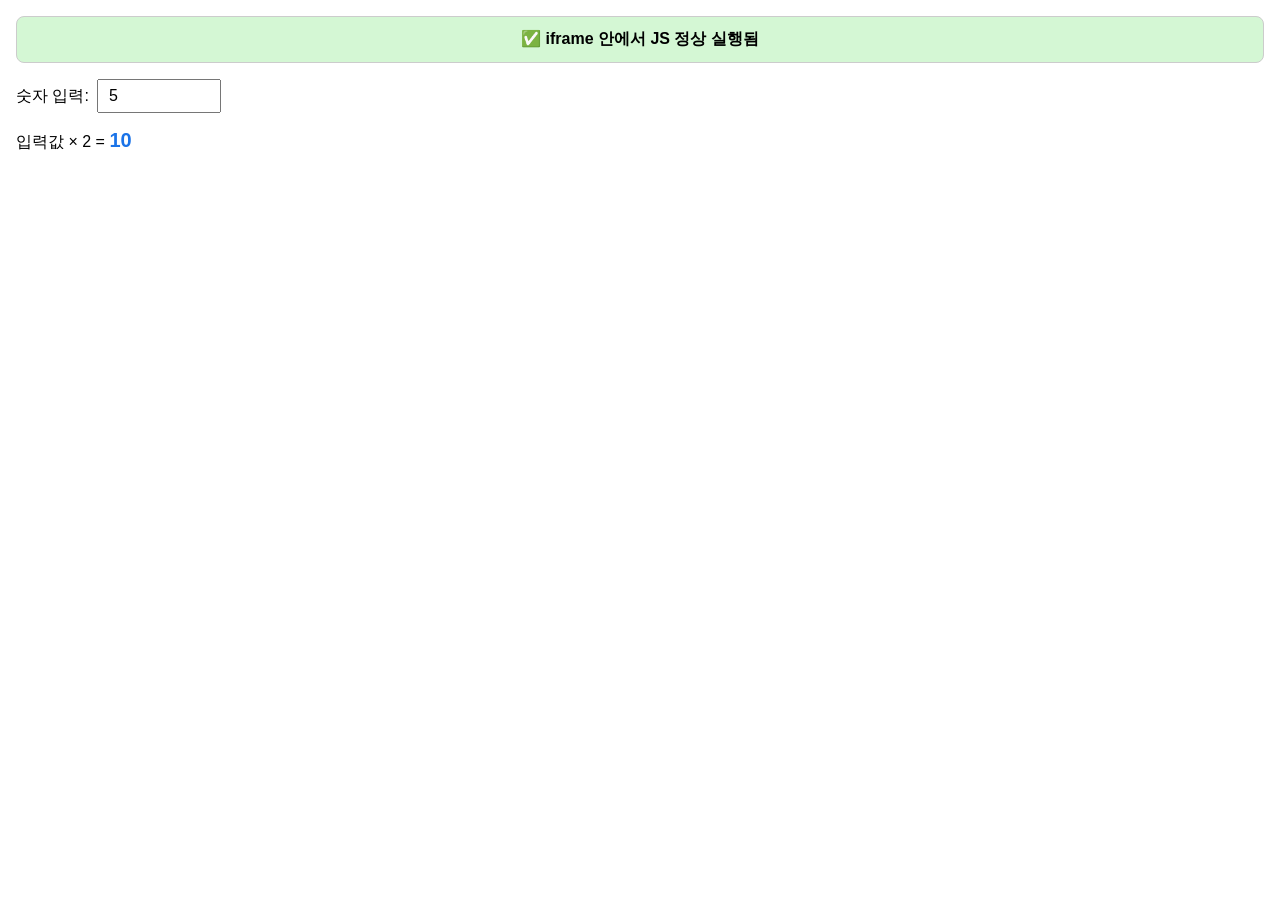
==== index.html @ 17aa0ee7 "Add files via upload" ====
<!DOCTYPE html>
<html lang="ko">
<head>
<meta charset="UTF-8">
<meta name="viewport" content="width=device-width, initial-scale=1.0">
<title>iframe 테스트 페이지</title>
<style>
  body {
    font-family: -apple-system, BlinkMacSystemFont, "Segoe UI", sans-serif;
    margin: 0;
    padding: 16px;
    box-sizing: border-box;
  }
  #js-test-box {
    padding: 12px;
    border: 1px solid #ccc;
    border-radius: 8px;
    margin-bottom: 16px;
    text-align: center;
    font-weight: bold;
  }
  .row {
    display: flex;
    align-items: center;
    gap: 8px;
    margin-bottom: 8px;
  }
  input[type="number"] {
    padding: 6px 10px;
    font-size: 16px;
    width: 100px;
  }
  #result {
    font-size: 20px;
    font-weight: bold;
    color: #1a73e8;
  }
</style>
</head>
<body>
  <div id="js-test-box">스크립트 실행 전</div>

  <div class="row">
    <label for="num-input">숫자 입력:</label>
    <input type="number" id="num-input" value="5">
  </div>
  <p>입력값 × 2 = <span id="result">-</span></p>

  <script>
    // 1) JS 실행 확인
    const box = document.getElementById('js-test-box');
    box.innerText = '✅ iframe 안에서 JS 정상 실행됨';
    box.style.background = '#d4f7d4';

    // 2) 인터랙션(이벤트) 확인
    const input = document.getElementById('num-input');
    const result = document.getElementById('result');
    function update() {
      result.innerText = (Number(input.value) * 2);
    }
    input.addEventListener('input', update);
    update();
  </script>
</body>
</html>
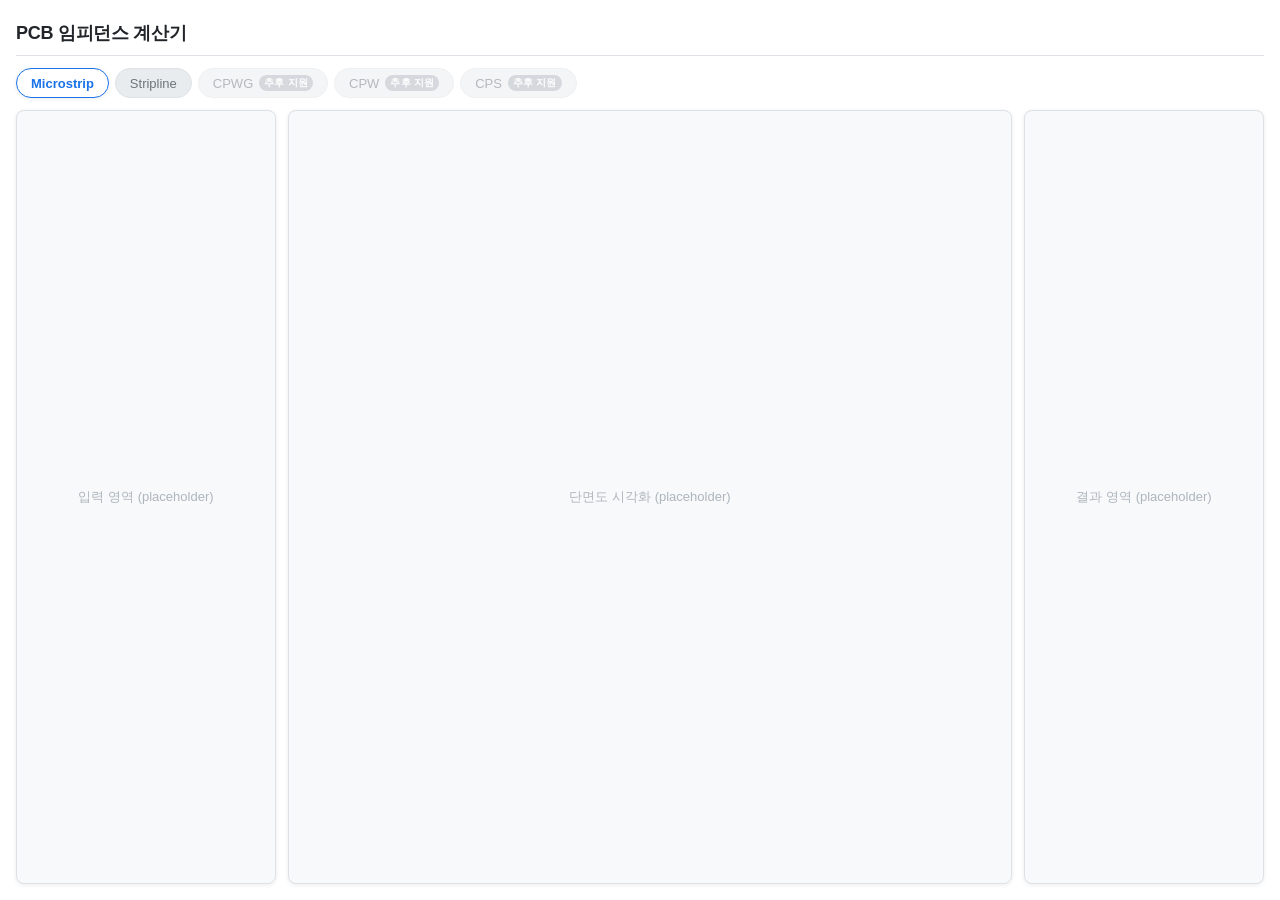
==== commit a0b19865: "Step 1-2: 기본 골격 + 계산 엔진" ====
--- a/index.html
+++ b/index.html
@@ -1,65 +1,50 @@
 <!DOCTYPE html>
 <html lang="ko">
 <head>
-<meta charset="UTF-8">
-<meta name="viewport" content="width=device-width, initial-scale=1.0">
-<title>iframe 테스트 페이지</title>
-<style>
-  body {
-    font-family: -apple-system, BlinkMacSystemFont, "Segoe UI", sans-serif;
-    margin: 0;
-    padding: 16px;
-    box-sizing: border-box;
-  }
-  #js-test-box {
-    padding: 12px;
-    border: 1px solid #ccc;
-    border-radius: 8px;
-    margin-bottom: 16px;
-    text-align: center;
-    font-weight: bold;
-  }
-  .row {
-    display: flex;
-    align-items: center;
-    gap: 8px;
-    margin-bottom: 8px;
-  }
-  input[type="number"] {
-    padding: 6px 10px;
-    font-size: 16px;
-    width: 100px;
-  }
-  #result {
-    font-size: 20px;
-    font-weight: bold;
-    color: #1a73e8;
-  }
-</style>
+  <meta charset="UTF-8">
+  <meta name="viewport" content="width=device-width, initial-scale=1.0">
+  <title>PCB 임피던스 계산기</title>
+  <link rel="stylesheet" href="style.css">
 </head>
 <body>
-  <div id="js-test-box">스크립트 실행 전</div>
+  <div class="app-wrapper">
 
-  <div class="row">
-    <label for="num-input">숫자 입력:</label>
-    <input type="number" id="num-input" value="5">
+    <header class="app-header">
+      <h1 class="app-title">PCB 임피던스 계산기</h1>
+    </header>
+
+    <nav class="tab-bar" role="tablist" aria-label="전송선로 구조 선택">
+      <button class="tab-btn active" role="tab" aria-selected="true"  data-type="microstrip">Microstrip</button>
+      <button class="tab-btn"        role="tab" aria-selected="false" data-type="stripline">Stripline</button>
+      <button class="tab-btn disabled" role="tab" aria-selected="false" aria-disabled="true" disabled data-type="cpwg">
+        CPWG <span class="badge-soon">추후 지원</span>
+      </button>
+      <button class="tab-btn disabled" role="tab" aria-selected="false" aria-disabled="true" disabled data-type="cpw">
+        CPW <span class="badge-soon">추후 지원</span>
+      </button>
+      <button class="tab-btn disabled" role="tab" aria-selected="false" aria-disabled="true" disabled data-type="cps">
+        CPS <span class="badge-soon">추후 지원</span>
+      </button>
+    </nav>
+
+    <main class="main-grid">
+
+      <section id="input-panel" class="panel" aria-label="입력 영역">
+        <p class="panel-placeholder">입력 영역 (placeholder)</p>
+      </section>
+
+      <section id="cross-section" class="panel" aria-label="단면도 시각화">
+        <p class="panel-placeholder">단면도 시각화 (placeholder)</p>
+      </section>
+
+      <section id="result-panel" class="panel" aria-label="계산 결과">
+        <p class="panel-placeholder">결과 영역 (placeholder)</p>
+      </section>
+
+    </main>
+
   </div>
-  <p>입력값 × 2 = <span id="result">-</span></p>
 
-  <script>
-    // 1) JS 실행 확인
-    const box = document.getElementById('js-test-box');
-    box.innerText = '✅ iframe 안에서 JS 정상 실행됨';
-    box.style.background = '#d4f7d4';
-
-    // 2) 인터랙션(이벤트) 확인
-    const input = document.getElementById('num-input');
-    const result = document.getElementById('result');
-    function update() {
-      result.innerText = (Number(input.value) * 2);
-    }
-    input.addEventListener('input', update);
-    update();
-  </script>
+  <script src="js/app.js"></script>
 </body>
 </html>
--- a/style.css
+++ b/style.css
@@ -0,0 +1,188 @@
+/* ── CSS 변수 (라이트 모드 기본값) ── */
+:root {
+  --bg-color:        transparent;
+  --surface-color:   #f8f9fa;
+  --border-color:    #dee2e6;
+  --text-color:      #212529;
+  --text-muted:      #6c757d;
+  --accent-color:    #1a73e8;
+  --accent-hover:    #1557b0;
+  --tab-bg:          #e9ecef;
+  --tab-active-bg:   #ffffff;
+  --tab-active-text: var(--accent-color);
+  --badge-bg:        #adb5bd;
+  --badge-text:      #ffffff;
+  --placeholder-bg:  #f1f3f5;
+  --placeholder-text:#adb5bd;
+  --shadow:          0 1px 4px rgba(0, 0, 0, 0.08);
+  --radius:          8px;
+  --gap:             12px;
+}
+
+/* ── 다크 모드 오버라이드 ── */
+@media (prefers-color-scheme: dark) {
+  :root {
+    --surface-color:   #1e1e2e;
+    --border-color:    #313244;
+    --text-color:      #cdd6f4;
+    --text-muted:      #6c7086;
+    --accent-color:    #89b4fa;
+    --accent-hover:    #b4d0fb;
+    --tab-bg:          #181825;
+    --tab-active-bg:   #1e1e2e;
+    --tab-active-text: #89b4fa;
+    --badge-bg:        #45475a;
+    --badge-text:      #cdd6f4;
+    --placeholder-bg:  #181825;
+    --placeholder-text:#45475a;
+    --shadow:          0 1px 4px rgba(0, 0, 0, 0.4);
+  }
+}
+
+/* ── 리셋 & 기초 ── */
+*, *::before, *::after {
+  box-sizing: border-box;
+  margin: 0;
+  padding: 0;
+}
+
+body {
+  background: var(--bg-color);
+  color: var(--text-color);
+  font-family: -apple-system, BlinkMacSystemFont, "Segoe UI", "Noto Sans KR",
+               "Apple SD Gothic Neo", sans-serif;
+  font-size: 14px;
+  line-height: 1.5;
+}
+
+/* ── 전체 래퍼 ── */
+.app-wrapper {
+  display: flex;
+  flex-direction: column;
+  gap: var(--gap);
+  padding: 16px;
+  min-height: 100vh;
+}
+
+/* ── 헤더 ── */
+.app-header {
+  padding: 4px 0 8px;
+  border-bottom: 1px solid var(--border-color);
+}
+
+.app-title {
+  font-size: 18px;
+  font-weight: 600;
+  color: var(--text-color);
+  letter-spacing: -0.3px;
+}
+
+/* ── 탭 바 ── */
+.tab-bar {
+  display: flex;
+  flex-wrap: wrap;
+  gap: 6px;
+}
+
+.tab-btn {
+  display: inline-flex;
+  align-items: center;
+  gap: 6px;
+  padding: 6px 14px;
+  border: 1px solid var(--border-color);
+  border-radius: 20px;
+  background: var(--tab-bg);
+  color: var(--text-muted);
+  font-size: 13px;
+  font-family: inherit;
+  cursor: pointer;
+  transition: background 0.15s, color 0.15s, border-color 0.15s;
+  white-space: nowrap;
+}
+
+.tab-btn:hover:not(.disabled) {
+  background: var(--tab-active-bg);
+  color: var(--accent-hover);
+  border-color: var(--accent-hover);
+}
+
+.tab-btn.active {
+  background: var(--tab-active-bg);
+  color: var(--tab-active-text);
+  border-color: var(--accent-color);
+  font-weight: 600;
+  box-shadow: var(--shadow);
+}
+
+.tab-btn.disabled,
+.tab-btn[disabled] {
+  opacity: 0.5;
+  cursor: not-allowed;
+  pointer-events: none;
+}
+
+.badge-soon {
+  font-size: 10px;
+  font-weight: 600;
+  padding: 1px 5px;
+  border-radius: 10px;
+  background: var(--badge-bg);
+  color: var(--badge-text);
+  letter-spacing: 0.2px;
+}
+
+/* ── 메인 그리드 (데스크톱: 3열) ── */
+.main-grid {
+  display: grid;
+  grid-template-columns: 260px 1fr 240px;
+  grid-template-rows: auto;
+  gap: var(--gap);
+  flex: 1;
+}
+
+/* ── 공통 패널 ── */
+.panel {
+  background: var(--surface-color);
+  border: 1px solid var(--border-color);
+  border-radius: var(--radius);
+  box-shadow: var(--shadow);
+  padding: 16px;
+  min-height: 200px;
+  display: flex;
+  align-items: center;
+  justify-content: center;
+}
+
+/* 단면도 패널은 약간 더 높게 */
+#cross-section {
+  min-height: 280px;
+}
+
+/* placeholder 안내 텍스트 */
+.panel-placeholder {
+  color: var(--placeholder-text);
+  font-size: 13px;
+  text-align: center;
+  user-select: none;
+}
+
+/* ── 반응형: 768px 이하 → 세로 스택 ── */
+@media (max-width: 768px) {
+  .main-grid {
+    grid-template-columns: 1fr;
+  }
+
+  /* 모바일에서 순서: 단면도 → 입력 → 결과 */
+  #cross-section { order: 1; }
+  #input-panel   { order: 2; }
+  #result-panel  { order: 3; }
+
+  .tab-bar {
+    overflow-x: auto;
+    flex-wrap: nowrap;
+    padding-bottom: 4px;
+    /* 스크롤바 숨기기 */
+    scrollbar-width: none;
+  }
+  .tab-bar::-webkit-scrollbar { display: none; }
+}
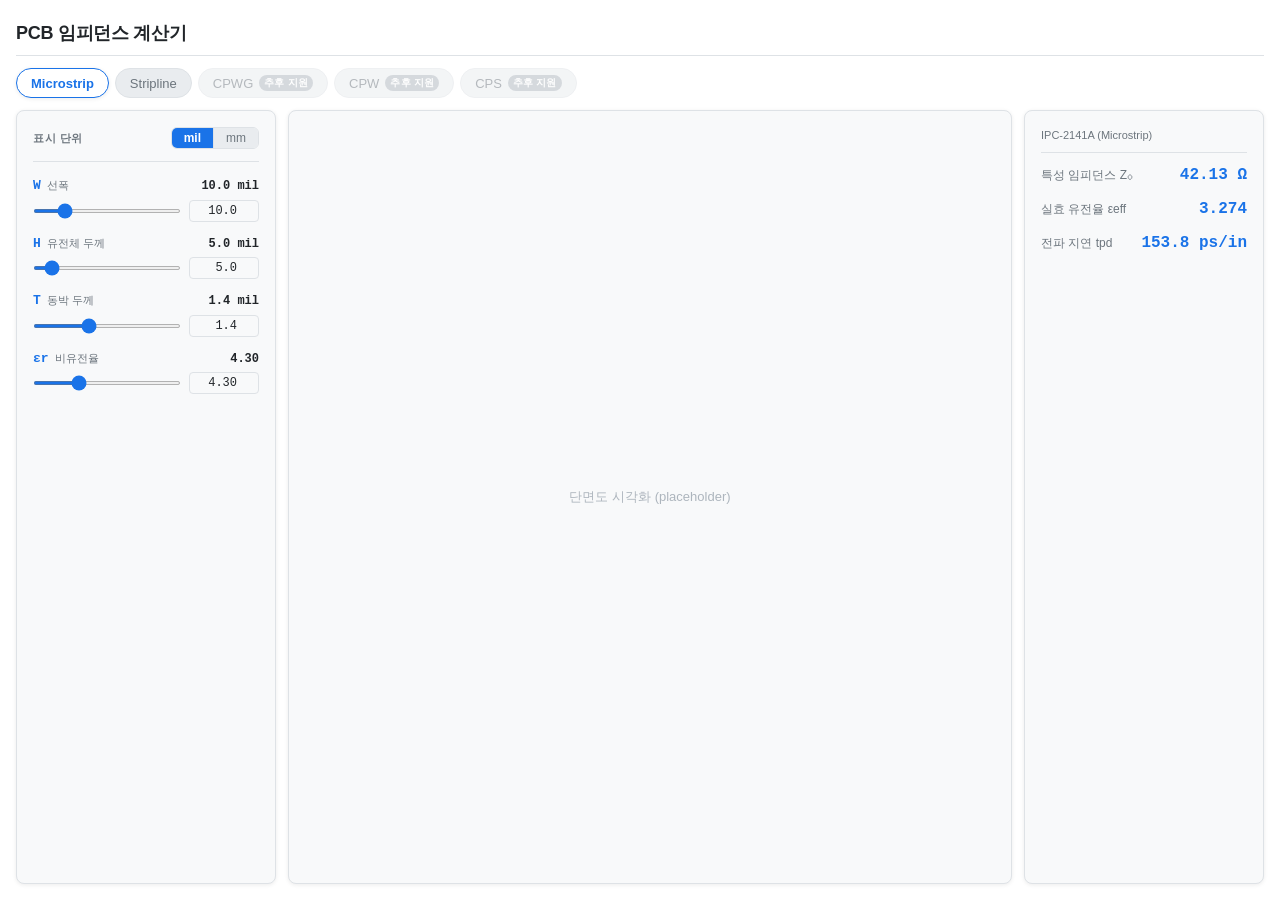
==== commit ac5d230d: "Step 3: 입력 UI 및 실시간 계산 연결" ====
--- a/index.html
+++ b/index.html
@@ -45,6 +45,6 @@
 
   </div>
 
-  <script src="js/app.js"></script>
+  <script type="module" src="js/app.js"></script>
 </body>
 </html>
--- a/style.css
+++ b/style.css
@@ -149,21 +149,200 @@
   padding: 16px;
   min-height: 200px;
   display: flex;
-  align-items: center;
-  justify-content: center;
+  flex-direction: column;
+  align-items: stretch;
+  justify-content: flex-start;
 }
 
 /* 단면도 패널은 약간 더 높게 */
 #cross-section {
   min-height: 280px;
+  align-items: center;
+  justify-content: center;
 }
 
 /* placeholder 안내 텍스트 */
 .panel-placeholder {
+  flex: 1;
+  display: flex;
+  align-items: center;
+  justify-content: center;
   color: var(--placeholder-text);
   font-size: 13px;
   text-align: center;
   user-select: none;
+}
+
+/* ── 단위 토글 ── */
+.unit-toggle-row {
+  display: flex;
+  align-items: center;
+  justify-content: space-between;
+  margin-bottom: 14px;
+  padding-bottom: 12px;
+  border-bottom: 1px solid var(--border-color);
+}
+
+.unit-toggle-label {
+  font-size: 11px;
+  font-weight: 600;
+  color: var(--text-muted);
+  text-transform: uppercase;
+  letter-spacing: 0.6px;
+}
+
+.unit-btn-group {
+  display: flex;
+  border: 1px solid var(--border-color);
+  border-radius: 6px;
+  overflow: hidden;
+}
+
+.unit-btn {
+  padding: 3px 12px;
+  border: none;
+  background: var(--tab-bg);
+  color: var(--text-muted);
+  font-size: 12px;
+  font-family: inherit;
+  cursor: pointer;
+  transition: background 0.12s, color 0.12s;
+}
+
+.unit-btn + .unit-btn {
+  border-left: 1px solid var(--border-color);
+}
+
+.unit-btn.active {
+  background: var(--accent-color);
+  color: #fff;
+  font-weight: 600;
+}
+
+/* ── 입력 필드 행 ── */
+.field-row {
+  margin-bottom: 12px;
+}
+
+.field-header {
+  display: flex;
+  align-items: baseline;
+  justify-content: space-between;
+  margin-bottom: 4px;
+}
+
+.field-label {
+  display: flex;
+  align-items: baseline;
+  gap: 6px;
+  cursor: pointer;
+}
+
+.field-symbol {
+  font-size: 13px;
+  font-weight: 700;
+  font-family: 'Courier New', 'Consolas', monospace;
+  color: var(--accent-color);
+}
+
+.field-desc {
+  font-size: 11px;
+  color: var(--text-muted);
+}
+
+.field-cur {
+  font-size: 12px;
+  font-weight: 600;
+  color: var(--text-color);
+  font-family: 'Courier New', 'Consolas', monospace;
+  min-width: 76px;
+  text-align: right;
+}
+
+.field-inputs {
+  display: flex;
+  align-items: center;
+  gap: 8px;
+}
+
+.field-slider {
+  flex: 1;
+  height: 4px;
+  cursor: pointer;
+  accent-color: var(--accent-color);
+}
+
+.field-num {
+  width: 70px;
+  padding: 3px 6px;
+  border: 1px solid var(--border-color);
+  border-radius: 4px;
+  background: var(--surface-color);
+  color: var(--text-color);
+  font-size: 12px;
+  font-family: 'Courier New', 'Consolas', monospace;
+  text-align: right;
+  transition: border-color 0.12s;
+}
+
+.field-num:focus {
+  outline: none;
+  border-color: var(--accent-color);
+  box-shadow: 0 0 0 2px color-mix(in srgb, var(--accent-color) 20%, transparent);
+}
+
+/* ── 결과 패널 ── */
+.result-content {
+  display: flex;
+  flex-direction: column;
+  gap: 10px;
+  width: 100%;
+}
+
+.result-formula {
+  font-size: 11px;
+  color: var(--text-muted);
+  padding-bottom: 8px;
+  border-bottom: 1px solid var(--border-color);
+}
+
+.result-row {
+  display: flex;
+  justify-content: space-between;
+  align-items: baseline;
+  gap: 8px;
+}
+
+.result-label {
+  font-size: 12px;
+  color: var(--text-muted);
+  white-space: nowrap;
+}
+
+.result-val {
+  font-size: 16px;
+  font-weight: 700;
+  font-family: 'Courier New', 'Consolas', monospace;
+  color: var(--accent-color);
+  white-space: nowrap;
+}
+
+.range-warning {
+  font-size: 12px;
+  color: #c0651a;
+  background: rgba(192, 101, 26, 0.08);
+  border: 1px solid rgba(192, 101, 26, 0.25);
+  border-radius: 4px;
+  padding: 7px 10px;
+  line-height: 1.4;
+}
+
+@media (prefers-color-scheme: dark) {
+  .range-warning {
+    color: #f4a261;
+    background: rgba(244, 162, 97, 0.08);
+    border-color: rgba(244, 162, 97, 0.25);
+  }
 }
 
 /* ── 반응형: 768px 이하 → 세로 스택 ── */
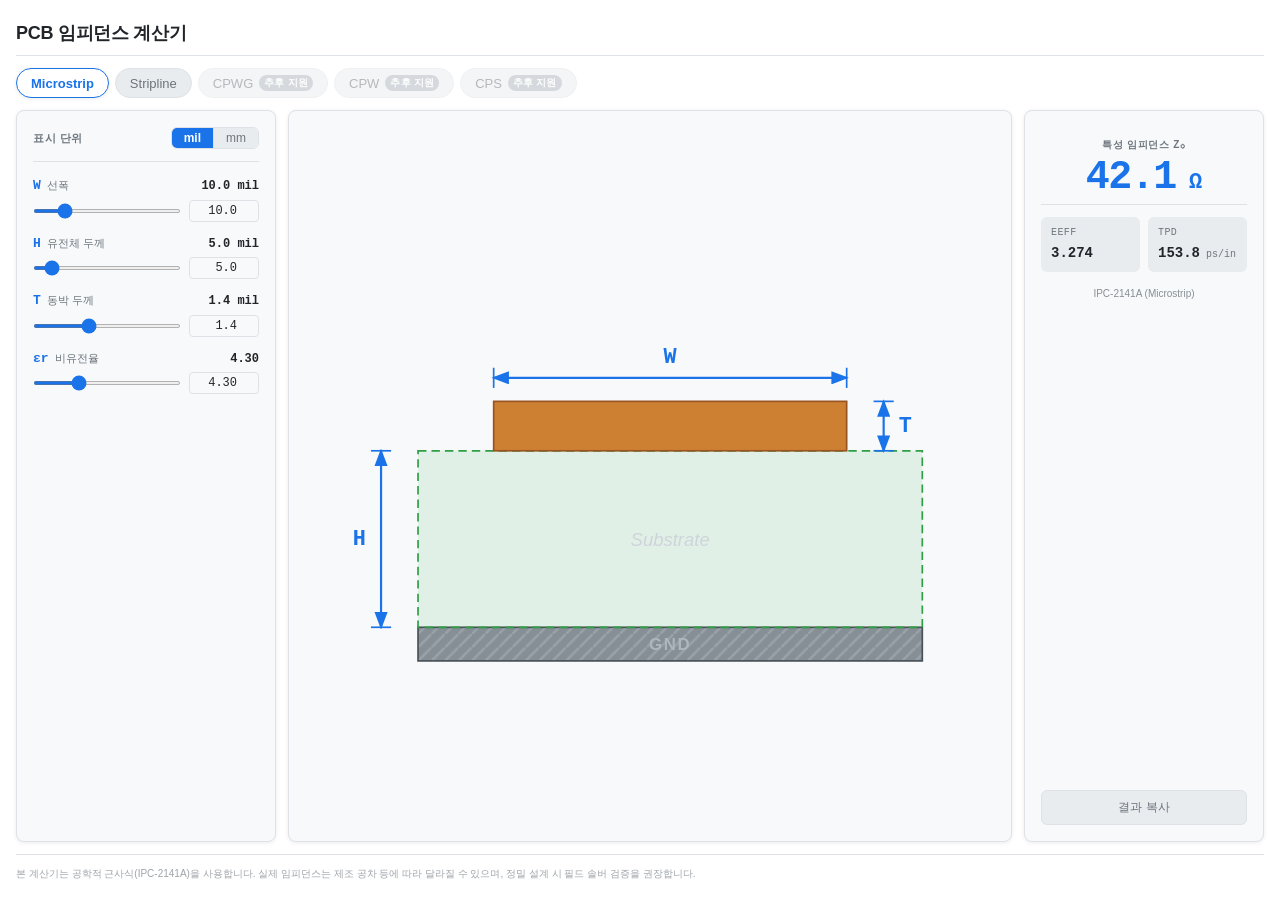
==== commit 18c8149e: "Step 5: 결과 패널 디자인 + 클립보드 복사" ====
--- a/index.html
+++ b/index.html
@@ -43,6 +43,10 @@
 
     </main>
 
+    <footer class="app-footer">
+      <p>본 계산기는 공학적 근사식(IPC-2141A)을 사용합니다. 실제 임피던스는 제조 공차 등에 따라 달라질 수 있으며, 정밀 설계 시 필드 솔버 검증을 권장합니다.</p>
+    </footer>
+
   </div>
 
   <script type="module" src="js/app.js"></script>
--- a/style.css
+++ b/style.css
@@ -17,6 +17,14 @@
   --shadow:          0 1px 4px rgba(0, 0, 0, 0.08);
   --radius:          8px;
   --gap:             12px;
+  /* 경고 색 */
+  --warn-bg:         rgba(192, 101, 26, 0.08);
+  --warn-border:     rgba(192, 101, 26, 0.28);
+  --warn-text:       #b85c15;
+  /* 성공(복사됨) 색 */
+  --success-bg:      rgba(40, 167, 69, 0.08);
+  --success-border:  rgba(40, 167, 69, 0.30);
+  --success-text:    #1a7d38;
 }
 
 /* ── 다크 모드 오버라이드 ── */
@@ -36,6 +44,12 @@
     --placeholder-bg:  #181825;
     --placeholder-text:#45475a;
     --shadow:          0 1px 4px rgba(0, 0, 0, 0.4);
+    --warn-bg:         rgba(244, 162, 97, 0.10);
+    --warn-border:     rgba(244, 162, 97, 0.28);
+    --warn-text:       #f4a261;
+    --success-bg:      rgba(166, 227, 161, 0.10);
+    --success-border:  rgba(166, 227, 161, 0.30);
+    --success-text:    #a6e3a1;
   }
 }
 
@@ -154,11 +168,17 @@
   justify-content: flex-start;
 }
 
-/* 단면도 패널은 약간 더 높게 */
+/* 단면도 패널 */
 #cross-section {
   min-height: 280px;
-  align-items: center;
-  justify-content: center;
+  padding: 8px;
+}
+
+#cross-section svg {
+  display: block;
+  width: 100%;
+  height: 100%;
+  min-height: 200px;
 }
 
 /* placeholder 안내 텍스트 */
@@ -291,58 +311,154 @@
   box-shadow: 0 0 0 2px color-mix(in srgb, var(--accent-color) 20%, transparent);
 }
 
-/* ── 결과 패널 ── */
+/* ── 결과 패널 — 경고 상태 ── */
+.result-panel--warn {
+  border-color: var(--warn-border);
+}
+
+/* ── 결과 패널 — 경고 배지 ── */
+.result-warning {
+  display: flex;
+  align-items: flex-start;
+  gap: 7px;
+  padding: 8px 10px;
+  background: var(--warn-bg);
+  border: 1px solid var(--warn-border);
+  border-radius: 6px;
+  font-size: 11px;
+  line-height: 1.5;
+  color: var(--warn-text);
+}
+
+.result-warning-icon {
+  flex-shrink: 0;
+  font-size: 14px;
+  line-height: 1.4;
+}
+
+/* ── 결과 패널 — Z₀ 메인 표시 ── */
 .result-content {
   display: flex;
   flex-direction: column;
-  gap: 10px;
+  gap: 12px;
+  flex: 1;
+}
+
+.result-z0-block {
+  text-align: center;
+  padding: 10px 0 6px;
+  border-bottom: 1px solid var(--border-color);
+}
+
+.result-z0-label {
+  font-size: 10px;
+  font-weight: 600;
+  color: var(--text-muted);
+  text-transform: uppercase;
+  letter-spacing: 0.7px;
+  margin-bottom: 6px;
+}
+
+.result-z0-value {
+  font-size: 40px;
+  font-weight: 800;
+  font-family: 'Courier New', Consolas, monospace;
+  color: var(--accent-color);
+  line-height: 1;
+  letter-spacing: -1.5px;
+}
+
+.result-z0-unit {
+  font-size: 22px;
+  font-weight: 600;
+  letter-spacing: 0;
+}
+
+/* ── 결과 패널 — 보조 값 (εeff, tpd) ── */
+.result-secondary {
+  display: flex;
+  gap: 8px;
+}
+
+.result-item {
+  flex: 1;
+  background: var(--tab-bg);
+  border-radius: 6px;
+  padding: 8px 10px;
+  display: flex;
+  flex-direction: column;
+  gap: 3px;
+}
+
+.result-item-label {
+  font-size: 10px;
+  font-family: 'Courier New', Consolas, monospace;
+  color: var(--text-muted);
+  text-transform: uppercase;
+  letter-spacing: 0.4px;
+}
+
+.result-item-value {
+  font-size: 14px;
+  font-weight: 700;
+  font-family: 'Courier New', Consolas, monospace;
+  color: var(--text-color);
+}
+
+.result-item-unit {
+  font-size: 10px;
+  font-weight: 400;
+  color: var(--text-muted);
+}
+
+/* ── 결과 패널 — 공식명 ── */
+.result-formula-name {
+  font-size: 10px;
+  color: var(--text-muted);
+  text-align: center;
+  padding: 2px 0;
+  opacity: 0.8;
+}
+
+/* ── 결과 패널 — 복사 버튼 ── */
+.result-copy-btn {
   width: 100%;
-}
-
-.result-formula {
-  font-size: 11px;
-  color: var(--text-muted);
-  padding-bottom: 8px;
-  border-bottom: 1px solid var(--border-color);
-}
-
-.result-row {
-  display: flex;
-  justify-content: space-between;
-  align-items: baseline;
-  gap: 8px;
-}
-
-.result-label {
+  padding: 8px;
+  margin-top: auto;
+  border: 1px solid var(--border-color);
+  border-radius: 6px;
+  background: var(--tab-bg);
+  color: var(--text-muted);
   font-size: 12px;
-  color: var(--text-muted);
-  white-space: nowrap;
-}
-
-.result-val {
-  font-size: 16px;
-  font-weight: 700;
-  font-family: 'Courier New', 'Consolas', monospace;
+  font-family: inherit;
+  cursor: pointer;
+  transition: background 0.13s, color 0.13s, border-color 0.13s;
+}
+
+.result-copy-btn:hover {
+  background: var(--tab-active-bg);
   color: var(--accent-color);
-  white-space: nowrap;
-}
-
-.range-warning {
-  font-size: 12px;
-  color: #c0651a;
-  background: rgba(192, 101, 26, 0.08);
-  border: 1px solid rgba(192, 101, 26, 0.25);
-  border-radius: 4px;
-  padding: 7px 10px;
-  line-height: 1.4;
-}
-
-@media (prefers-color-scheme: dark) {
-  .range-warning {
-    color: #f4a261;
-    background: rgba(244, 162, 97, 0.08);
-    border-color: rgba(244, 162, 97, 0.25);
-  }
+  border-color: var(--accent-color);
+}
+
+.result-copy-btn.copied {
+  background: var(--success-bg);
+  color: var(--success-text);
+  border-color: var(--success-border);
+  font-weight: 600;
+}
+
+/* ── 푸터 면책 문구 ── */
+.app-footer {
+  padding: 10px 0 2px;
+  border-top: 1px solid var(--border-color);
+}
+
+.app-footer p {
+  font-size: 10px;
+  color: var(--text-muted);
+  line-height: 1.7;
+  opacity: 0.65;
 }
 
 /* ── 반응형: 768px 이하 → 세로 스택 ── */
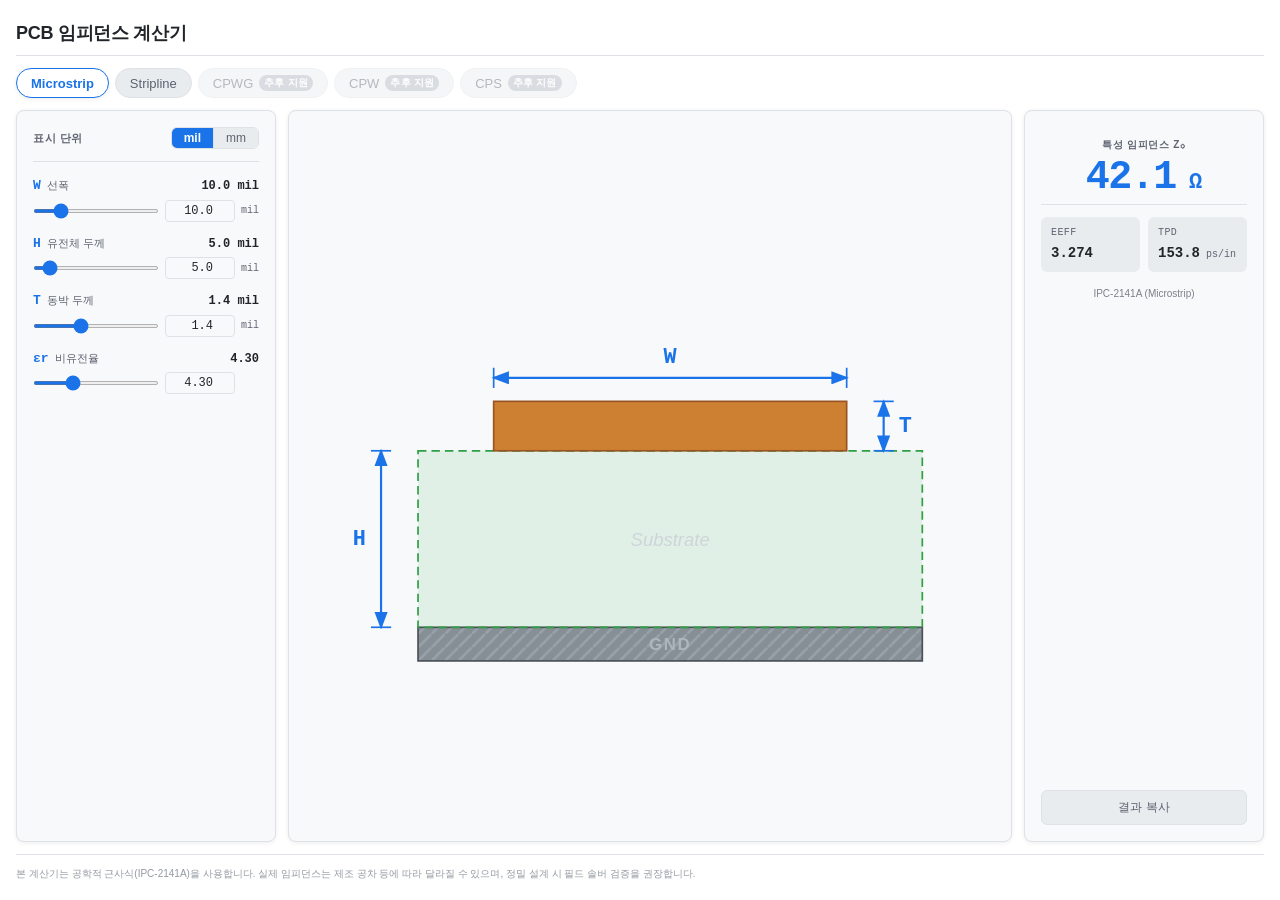
==== commit 14de8309: "Step 6: 반응형 및 다크모드 UI 다듬기" ====
--- a/index.html
+++ b/index.html
@@ -16,13 +16,16 @@
     <nav class="tab-bar" role="tablist" aria-label="전송선로 구조 선택">
       <button class="tab-btn active" role="tab" aria-selected="true"  data-type="microstrip">Microstrip</button>
       <button class="tab-btn"        role="tab" aria-selected="false" data-type="stripline">Stripline</button>
-      <button class="tab-btn disabled" role="tab" aria-selected="false" aria-disabled="true" disabled data-type="cpwg">
+      <button class="tab-btn disabled" role="tab" aria-selected="false" aria-disabled="true" disabled data-type="cpwg"
+              title="Phase 2에서 지원 예정">
         CPWG <span class="badge-soon">추후 지원</span>
       </button>
-      <button class="tab-btn disabled" role="tab" aria-selected="false" aria-disabled="true" disabled data-type="cpw">
+      <button class="tab-btn disabled" role="tab" aria-selected="false" aria-disabled="true" disabled data-type="cpw"
+              title="Phase 2에서 지원 예정">
         CPW <span class="badge-soon">추후 지원</span>
       </button>
-      <button class="tab-btn disabled" role="tab" aria-selected="false" aria-disabled="true" disabled data-type="cps">
+      <button class="tab-btn disabled" role="tab" aria-selected="false" aria-disabled="true" disabled data-type="cps"
+              title="Phase 2에서 지원 예정">
         CPS <span class="badge-soon">추후 지원</span>
       </button>
     </nav>
--- a/style.css
+++ b/style.css
@@ -4,7 +4,7 @@
   --surface-color:   #f8f9fa;
   --border-color:    #dee2e6;
   --text-color:      #212529;
-  --text-muted:      #6c757d;
+  --text-muted:      #5c6370;   /* ↑ #6c757d 대비 부족 보정 (4.1→5.3:1 on tab-bg) */
   --accent-color:    #1a73e8;
   --accent-hover:    #1557b0;
   --tab-bg:          #e9ecef;
@@ -33,7 +33,7 @@
     --surface-color:   #1e1e2e;
     --border-color:    #313244;
     --text-color:      #cdd6f4;
-    --text-muted:      #6c7086;
+    --text-muted:      #9399b2;   /* ↑ #6c7086 대비 부족 보정 (3.5→6.1:1 on surface) */
     --accent-color:    #89b4fa;
     --accent-hover:    #b4d0fb;
     --tab-bg:          #181825;
@@ -69,6 +69,18 @@
   line-height: 1.5;
 }
 
+/* ── 포커스 스타일 — 키보드 접근성 ── */
+/* 마우스 클릭 시 기본 아웃라인 제거 */
+:focus:not(:focus-visible) {
+  outline: none;
+}
+/* 키보드 탐색 시 명확한 포커스 링 */
+:focus-visible {
+  outline: 2px solid var(--accent-color);
+  outline-offset: 2px;
+  border-radius: 3px;
+}
+
 /* ── 전체 래퍼 ── */
 .app-wrapper {
   display: flex;
@@ -128,11 +140,16 @@
   box-shadow: var(--shadow);
 }
 
+/* pointer-events: none 제거 → title 툴팁 표시 가능, disabled 속성이 클릭 차단 */
 .tab-btn.disabled,
 .tab-btn[disabled] {
-  opacity: 0.5;
+  opacity: 0.45;
   cursor: not-allowed;
-  pointer-events: none;
+}
+
+.tab-btn:focus-visible {
+  outline: 2px solid var(--accent-color);
+  outline-offset: 3px;
 }
 
 .badge-soon {
@@ -239,6 +256,13 @@
   font-weight: 600;
 }
 
+.unit-btn:focus-visible {
+  outline: 2px solid var(--accent-color);
+  outline-offset: 1px;
+  position: relative;
+  z-index: 1;
+}
+
 /* ── 입력 필드 행 ── */
 .field-row {
   margin-bottom: 12px;
@@ -282,7 +306,16 @@
 .field-inputs {
   display: flex;
   align-items: center;
-  gap: 8px;
+  gap: 6px;
+}
+
+.field-unit-tag {
+  font-size: 10px;
+  font-family: 'Courier New', Consolas, monospace;
+  color: var(--text-muted);
+  white-space: nowrap;
+  min-width: 18px; /* er 필드 레이아웃 안정 */
+  text-align: left;
 }
 
 .field-slider {
@@ -290,6 +323,13 @@
   height: 4px;
   cursor: pointer;
   accent-color: var(--accent-color);
+  min-width: 0; /* flex shrink 허용 */
+}
+
+.field-slider:focus-visible {
+  outline: 2px solid var(--accent-color);
+  outline-offset: 3px;
+  border-radius: 4px;
 }
 
 .field-num {
@@ -307,6 +347,9 @@
 
 .field-num:focus {
   outline: none;
+}
+
+.field-num:focus-visible {
   border-color: var(--accent-color);
   box-shadow: 0 0 0 2px color-mix(in srgb, var(--accent-color) 20%, transparent);
 }
@@ -360,7 +403,7 @@
 }
 
 .result-z0-value {
-  font-size: 40px;
+  font-size: clamp(26px, calc(4vw + 18px), 40px);
   font-weight: 800;
   font-family: 'Courier New', Consolas, monospace;
   color: var(--accent-color);
@@ -448,6 +491,11 @@
   font-weight: 600;
 }
 
+.result-copy-btn:focus-visible {
+  outline: 2px solid var(--accent-color);
+  outline-offset: 2px;
+}
+
 /* ── 푸터 면책 문구 ── */
 .app-footer {
   padding: 10px 0 2px;
@@ -467,7 +515,7 @@
     grid-template-columns: 1fr;
   }
 
-  /* 모바일에서 순서: 단면도 → 입력 → 결과 */
+  /* 모바일 순서: 단면도 → 입력 → 결과 */
   #cross-section { order: 1; }
   #input-panel   { order: 2; }
   #result-panel  { order: 3; }
@@ -476,8 +524,61 @@
     overflow-x: auto;
     flex-wrap: nowrap;
     padding-bottom: 4px;
-    /* 스크롤바 숨기기 */
     scrollbar-width: none;
   }
   .tab-bar::-webkit-scrollbar { display: none; }
 }
+
+/* ── 반응형: 480px 이하 — 소형 스마트폰 ── */
+@media (max-width: 480px) {
+  .app-wrapper {
+    padding: 10px;
+    gap: 8px;
+  }
+
+  .panel {
+    padding: 12px;
+    min-height: unset;
+  }
+
+  /* 단면도 SVG: aspect-ratio로 높이 자동 결정 */
+  #cross-section {
+    min-height: unset;
+    padding: 6px;
+  }
+
+  #cross-section svg {
+    width: 100%;
+    height: auto;
+    aspect-ratio: 420 / 260;
+    min-height: unset;
+  }
+
+  /* 입력 필드: 좁은 화면에서 숫자 입력 폭 축소 */
+  .field-num {
+    width: 58px;
+    padding: 3px 4px;
+  }
+
+  .field-cur {
+    min-width: 58px;
+    font-size: 11px;
+  }
+
+  .field-symbol {
+    font-size: 12px;
+  }
+
+  .field-desc {
+    font-size: 10px;
+  }
+
+  /* 결과: 보조 값 카드 세로 배치 */
+  .result-secondary {
+    gap: 6px;
+  }
+
+  .result-item {
+    padding: 6px 8px;
+  }
+}
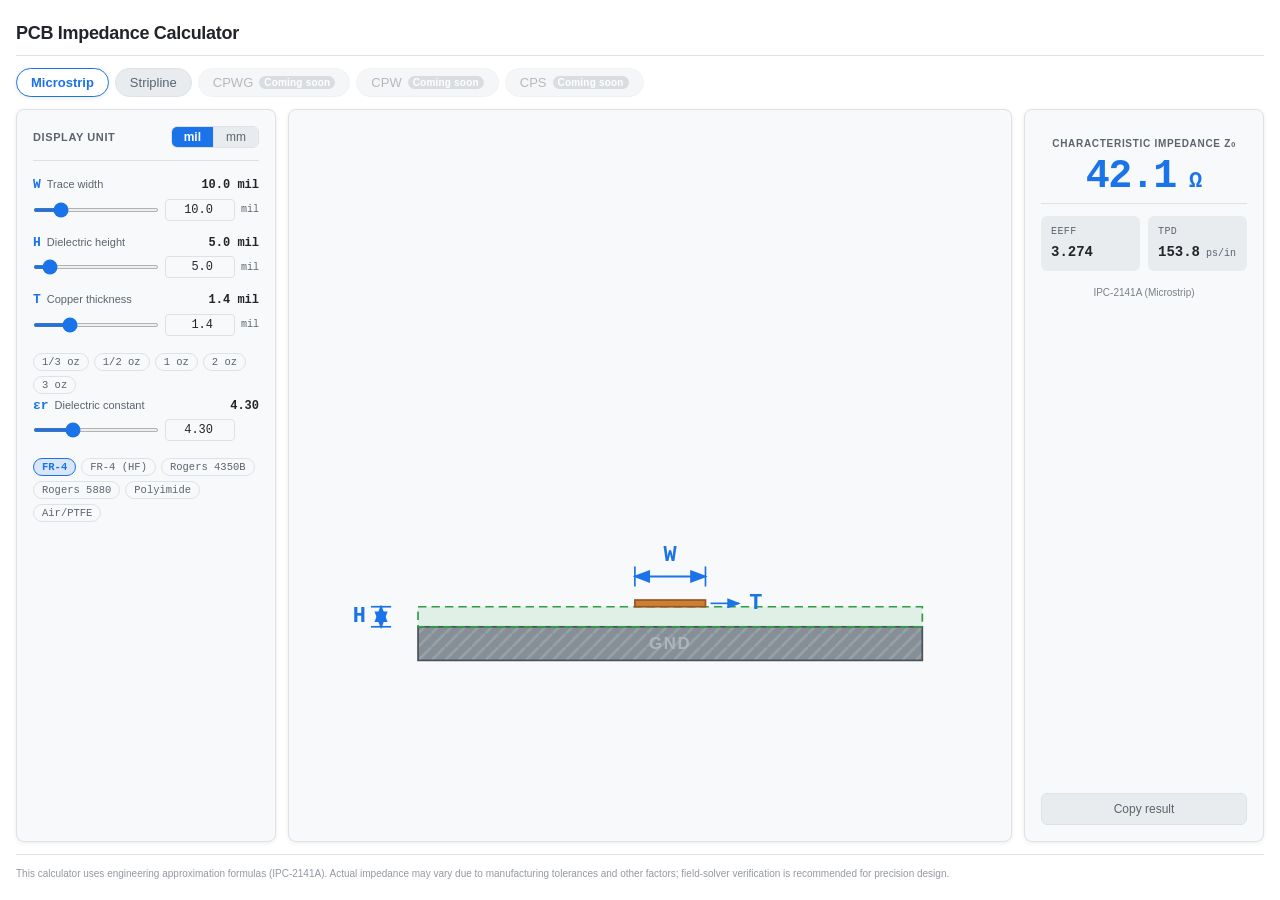
==== commit bae33527: "Translate UI to English, add preset chips for er and copper thickness" ====
--- a/index.html
+++ b/index.html
@@ -1,53 +1,53 @@
 <!DOCTYPE html>
-<html lang="ko">
+<html lang="en">
 <head>
   <meta charset="UTF-8">
   <meta name="viewport" content="width=device-width, initial-scale=1.0">
-  <title>PCB 임피던스 계산기</title>
+  <title>PCB Impedance Calculator</title>
   <link rel="stylesheet" href="style.css">
 </head>
 <body>
   <div class="app-wrapper">
 
     <header class="app-header">
-      <h1 class="app-title">PCB 임피던스 계산기</h1>
+      <h1 class="app-title">PCB Impedance Calculator</h1>
     </header>
 
-    <nav class="tab-bar" role="tablist" aria-label="전송선로 구조 선택">
+    <nav class="tab-bar" role="tablist" aria-label="Transmission line structure selection">
       <button class="tab-btn active" role="tab" aria-selected="true"  data-type="microstrip">Microstrip</button>
       <button class="tab-btn"        role="tab" aria-selected="false" data-type="stripline">Stripline</button>
       <button class="tab-btn disabled" role="tab" aria-selected="false" aria-disabled="true" disabled data-type="cpwg"
-              title="Phase 2에서 지원 예정">
-        CPWG <span class="badge-soon">추후 지원</span>
+              title="Coming in Phase 2">
+        CPWG <span class="badge-soon">Coming soon</span>
       </button>
       <button class="tab-btn disabled" role="tab" aria-selected="false" aria-disabled="true" disabled data-type="cpw"
-              title="Phase 2에서 지원 예정">
-        CPW <span class="badge-soon">추후 지원</span>
+              title="Coming in Phase 2">
+        CPW <span class="badge-soon">Coming soon</span>
       </button>
       <button class="tab-btn disabled" role="tab" aria-selected="false" aria-disabled="true" disabled data-type="cps"
-              title="Phase 2에서 지원 예정">
-        CPS <span class="badge-soon">추후 지원</span>
+              title="Coming in Phase 2">
+        CPS <span class="badge-soon">Coming soon</span>
       </button>
     </nav>
 
     <main class="main-grid">
 
-      <section id="input-panel" class="panel" aria-label="입력 영역">
-        <p class="panel-placeholder">입력 영역 (placeholder)</p>
+      <section id="input-panel" class="panel" aria-label="Input area">
+        <p class="panel-placeholder">Input area (placeholder)</p>
       </section>
 
-      <section id="cross-section" class="panel" aria-label="단면도 시각화">
-        <p class="panel-placeholder">단면도 시각화 (placeholder)</p>
+      <section id="cross-section" class="panel" aria-label="Cross-section visualization">
+        <p class="panel-placeholder">Cross-section visualization (placeholder)</p>
       </section>
 
-      <section id="result-panel" class="panel" aria-label="계산 결과">
-        <p class="panel-placeholder">결과 영역 (placeholder)</p>
+      <section id="result-panel" class="panel" aria-label="Calculation result">
+        <p class="panel-placeholder">Result area (placeholder)</p>
       </section>
 
     </main>
 
     <footer class="app-footer">
-      <p>본 계산기는 공학적 근사식(IPC-2141A)을 사용합니다. 실제 임피던스는 제조 공차 등에 따라 달라질 수 있으며, 정밀 설계 시 필드 솔버 검증을 권장합니다.</p>
+      <p>This calculator uses engineering approximation formulas (IPC-2141A). Actual impedance may vary due to manufacturing tolerances and other factors; field-solver verification is recommended for precision design.</p>
     </footer>
 
   </div>
--- a/style.css
+++ b/style.css
@@ -1,10 +1,10 @@
-/* ── CSS 변수 (라이트 모드 기본값) ── */
+/* ── CSS variables (light mode defaults) ── */
 :root {
   --bg-color:        transparent;
   --surface-color:   #f8f9fa;
   --border-color:    #dee2e6;
   --text-color:      #212529;
-  --text-muted:      #5c6370;   /* ↑ #6c757d 대비 부족 보정 (4.1→5.3:1 on tab-bg) */
+  --text-muted:      #5c6370;   /* ↑ contrast fix for #6c757d (4.1→5.3:1 on tab-bg) */
   --accent-color:    #1a73e8;
   --accent-hover:    #1557b0;
   --tab-bg:          #e9ecef;
@@ -17,23 +17,23 @@
   --shadow:          0 1px 4px rgba(0, 0, 0, 0.08);
   --radius:          8px;
   --gap:             12px;
-  /* 경고 색 */
+  /* warning color */
   --warn-bg:         rgba(192, 101, 26, 0.08);
   --warn-border:     rgba(192, 101, 26, 0.28);
   --warn-text:       #b85c15;
-  /* 성공(복사됨) 색 */
+  /* success (copied) color */
   --success-bg:      rgba(40, 167, 69, 0.08);
   --success-border:  rgba(40, 167, 69, 0.30);
   --success-text:    #1a7d38;
 }
 
-/* ── 다크 모드 오버라이드 ── */
+/* ── Dark mode overrides ── */
 @media (prefers-color-scheme: dark) {
   :root {
     --surface-color:   #1e1e2e;
     --border-color:    #313244;
     --text-color:      #cdd6f4;
-    --text-muted:      #9399b2;   /* ↑ #6c7086 대비 부족 보정 (3.5→6.1:1 on surface) */
+    --text-muted:      #9399b2;   /* ↑ contrast fix for #6c7086 (3.5→6.1:1 on surface) */
     --accent-color:    #89b4fa;
     --accent-hover:    #b4d0fb;
     --tab-bg:          #181825;
@@ -53,7 +53,7 @@
   }
 }
 
-/* ── 리셋 & 기초 ── */
+/* ── Reset & base ── */
 *, *::before, *::after {
   box-sizing: border-box;
   margin: 0;
@@ -69,19 +69,19 @@
   line-height: 1.5;
 }
 
-/* ── 포커스 스타일 — 키보드 접근성 ── */
-/* 마우스 클릭 시 기본 아웃라인 제거 */
+/* ── Focus styles — keyboard accessibility ── */
+/* remove default outline on mouse click */
 :focus:not(:focus-visible) {
   outline: none;
 }
-/* 키보드 탐색 시 명확한 포커스 링 */
+/* clear focus ring for keyboard navigation */
 :focus-visible {
   outline: 2px solid var(--accent-color);
   outline-offset: 2px;
   border-radius: 3px;
 }
 
-/* ── 전체 래퍼 ── */
+/* ── App wrapper ── */
 .app-wrapper {
   display: flex;
   flex-direction: column;
@@ -90,7 +90,7 @@
   min-height: 100vh;
 }
 
-/* ── 헤더 ── */
+/* ── Header ── */
 .app-header {
   padding: 4px 0 8px;
   border-bottom: 1px solid var(--border-color);
@@ -103,7 +103,7 @@
   letter-spacing: -0.3px;
 }
 
-/* ── 탭 바 ── */
+/* ── Tab bar ── */
 .tab-bar {
   display: flex;
   flex-wrap: wrap;
@@ -140,7 +140,7 @@
   box-shadow: var(--shadow);
 }
 
-/* pointer-events: none 제거 → title 툴팁 표시 가능, disabled 속성이 클릭 차단 */
+/* pointer-events: none removed → title tooltip shows; disabled attr blocks clicks */
 .tab-btn.disabled,
 .tab-btn[disabled] {
   opacity: 0.45;
@@ -162,7 +162,7 @@
   letter-spacing: 0.2px;
 }
 
-/* ── 메인 그리드 (데스크톱: 3열) ── */
+/* ── Main grid (desktop: 3 columns) ── */
 .main-grid {
   display: grid;
   grid-template-columns: 260px 1fr 240px;
@@ -171,7 +171,7 @@
   flex: 1;
 }
 
-/* ── 공통 패널 ── */
+/* ── Common panel ── */
 .panel {
   background: var(--surface-color);
   border: 1px solid var(--border-color);
@@ -185,7 +185,7 @@
   justify-content: flex-start;
 }
 
-/* 단면도 패널 */
+/* cross-section panel */
 #cross-section {
   min-height: 280px;
   padding: 8px;
@@ -198,7 +198,7 @@
   min-height: 200px;
 }
 
-/* placeholder 안내 텍스트 */
+/* placeholder hint text */
 .panel-placeholder {
   flex: 1;
   display: flex;
@@ -210,7 +210,7 @@
   user-select: none;
 }
 
-/* ── 단위 토글 ── */
+/* ── Unit toggle ── */
 .unit-toggle-row {
   display: flex;
   align-items: center;
@@ -263,7 +263,7 @@
   z-index: 1;
 }
 
-/* ── 입력 필드 행 ── */
+/* ── Input field row ── */
 .field-row {
   margin-bottom: 12px;
 }
@@ -314,7 +314,7 @@
   font-family: 'Courier New', Consolas, monospace;
   color: var(--text-muted);
   white-space: nowrap;
-  min-width: 18px; /* er 필드 레이아웃 안정 */
+  min-width: 18px; /* stabilizes εr field layout */
   text-align: left;
 }
 
@@ -323,7 +323,7 @@
   height: 4px;
   cursor: pointer;
   accent-color: var(--accent-color);
-  min-width: 0; /* flex shrink 허용 */
+  min-width: 0; /* allow flex shrink */
 }
 
 .field-slider:focus-visible {
@@ -354,12 +354,50 @@
   box-shadow: 0 0 0 2px color-mix(in srgb, var(--accent-color) 20%, transparent);
 }
 
-/* ── 결과 패널 — 경고 상태 ── */
+/* ── Preset chip buttons (quick-select typical values) ── */
+.field-presets {
+  display: flex;
+  flex-wrap: wrap;
+  gap: 5px;
+  margin: 5px 0 2px;
+}
+
+.preset-chip {
+  font-size: 10.5px;
+  font-family: 'Courier New', 'Consolas', monospace;
+  padding: 2px 8px;
+  border: 1px solid var(--border-color);
+  border-radius: 999px;
+  background: var(--surface-color);
+  color: var(--text-muted);
+  cursor: pointer;
+  white-space: nowrap;
+  transition: border-color 0.12s, color 0.12s, background 0.12s;
+}
+
+.preset-chip:hover {
+  border-color: var(--accent-color);
+  color: var(--accent-color);
+}
+
+.preset-chip.active {
+  border-color: var(--accent-color);
+  background: color-mix(in srgb, var(--accent-color) 14%, transparent);
+  color: var(--accent-color);
+  font-weight: 700;
+}
+
+.preset-chip:focus-visible {
+  outline: 2px solid var(--accent-color);
+  outline-offset: 2px;
+}
+
+/* ── Result panel — warning state ── */
 .result-panel--warn {
   border-color: var(--warn-border);
 }
 
-/* ── 결과 패널 — 경고 배지 ── */
+/* ── Result panel — warning badge ── */
 .result-warning {
   display: flex;
   align-items: flex-start;
@@ -379,7 +417,7 @@
   line-height: 1.4;
 }
 
-/* ── 결과 패널 — Z₀ 메인 표시 ── */
+/* ── Result panel — Z₀ main display ── */
 .result-content {
   display: flex;
   flex-direction: column;
@@ -417,7 +455,7 @@
   letter-spacing: 0;
 }
 
-/* ── 결과 패널 — 보조 값 (εeff, tpd) ── */
+/* ── Result panel — secondary values (εeff, tpd) ── */
 .result-secondary {
   display: flex;
   gap: 8px;
@@ -454,7 +492,7 @@
   color: var(--text-muted);
 }
 
-/* ── 결과 패널 — 공식명 ── */
+/* ── Result panel — formula name ── */
 .result-formula-name {
   font-size: 10px;
   color: var(--text-muted);
@@ -463,7 +501,7 @@
   opacity: 0.8;
 }
 
-/* ── 결과 패널 — 복사 버튼 ── */
+/* ── Result panel — copy button ── */
 .result-copy-btn {
   width: 100%;
   padding: 8px;
@@ -496,7 +534,7 @@
   outline-offset: 2px;
 }
 
-/* ── 푸터 면책 문구 ── */
+/* ── Footer disclaimer ── */
 .app-footer {
   padding: 10px 0 2px;
   border-top: 1px solid var(--border-color);
@@ -509,13 +547,13 @@
   opacity: 0.65;
 }
 
-/* ── 반응형: 768px 이하 → 세로 스택 ── */
+/* ── Responsive: ≤768px → vertical stack ── */
 @media (max-width: 768px) {
   .main-grid {
     grid-template-columns: 1fr;
   }
 
-  /* 모바일 순서: 단면도 → 입력 → 결과 */
+  /* mobile order: cross-section → input → result */
   #cross-section { order: 1; }
   #input-panel   { order: 2; }
   #result-panel  { order: 3; }
@@ -529,7 +567,7 @@
   .tab-bar::-webkit-scrollbar { display: none; }
 }
 
-/* ── 반응형: 480px 이하 — 소형 스마트폰 ── */
+/* ── Responsive: ≤480px — small smartphones ── */
 @media (max-width: 480px) {
   .app-wrapper {
     padding: 10px;
@@ -541,7 +579,7 @@
     min-height: unset;
   }
 
-  /* 단면도 SVG: aspect-ratio로 높이 자동 결정 */
+  /* cross-section SVG: height auto via aspect-ratio */
   #cross-section {
     min-height: unset;
     padding: 6px;
@@ -554,7 +592,7 @@
     min-height: unset;
   }
 
-  /* 입력 필드: 좁은 화면에서 숫자 입력 폭 축소 */
+  /* input field: narrower number input on small screens */
   .field-num {
     width: 58px;
     padding: 3px 4px;
@@ -573,7 +611,7 @@
     font-size: 10px;
   }
 
-  /* 결과: 보조 값 카드 세로 배치 */
+  /* result: stack secondary value cards vertically */
   .result-secondary {
     gap: 6px;
   }
